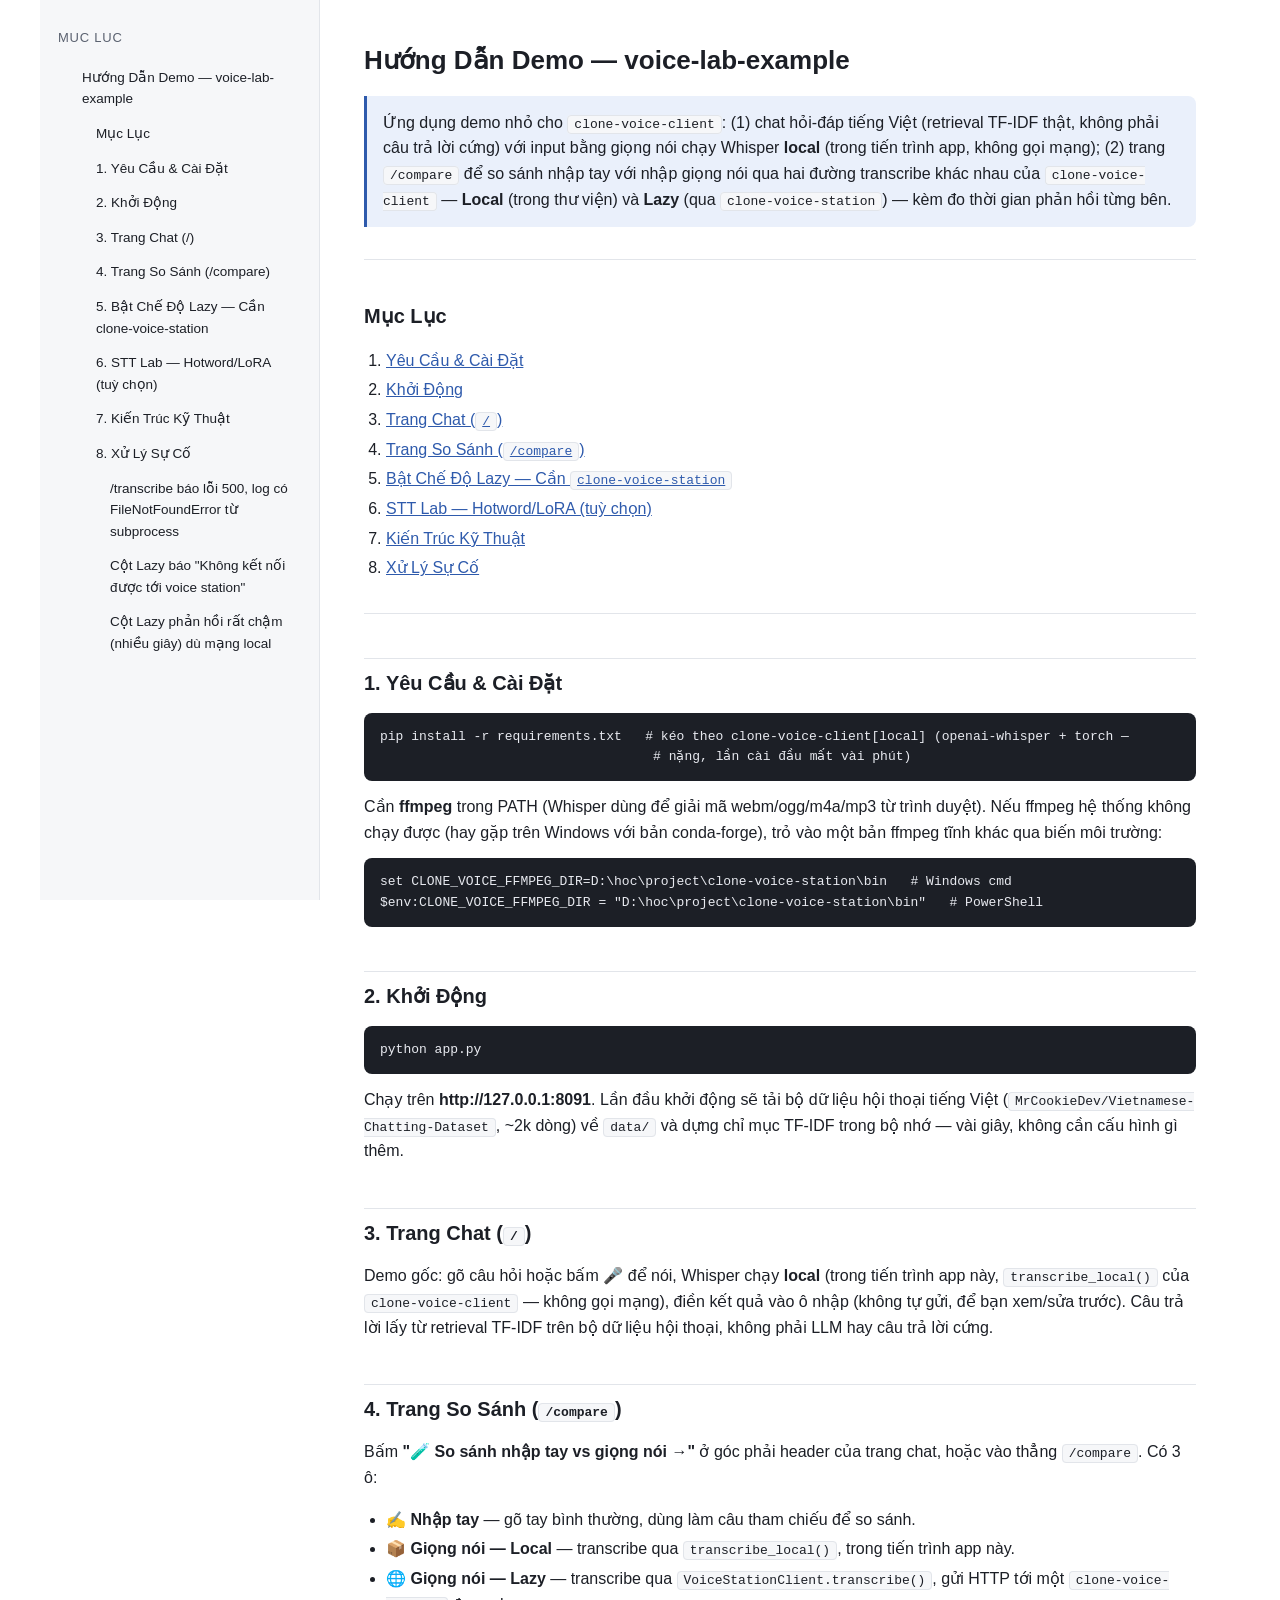
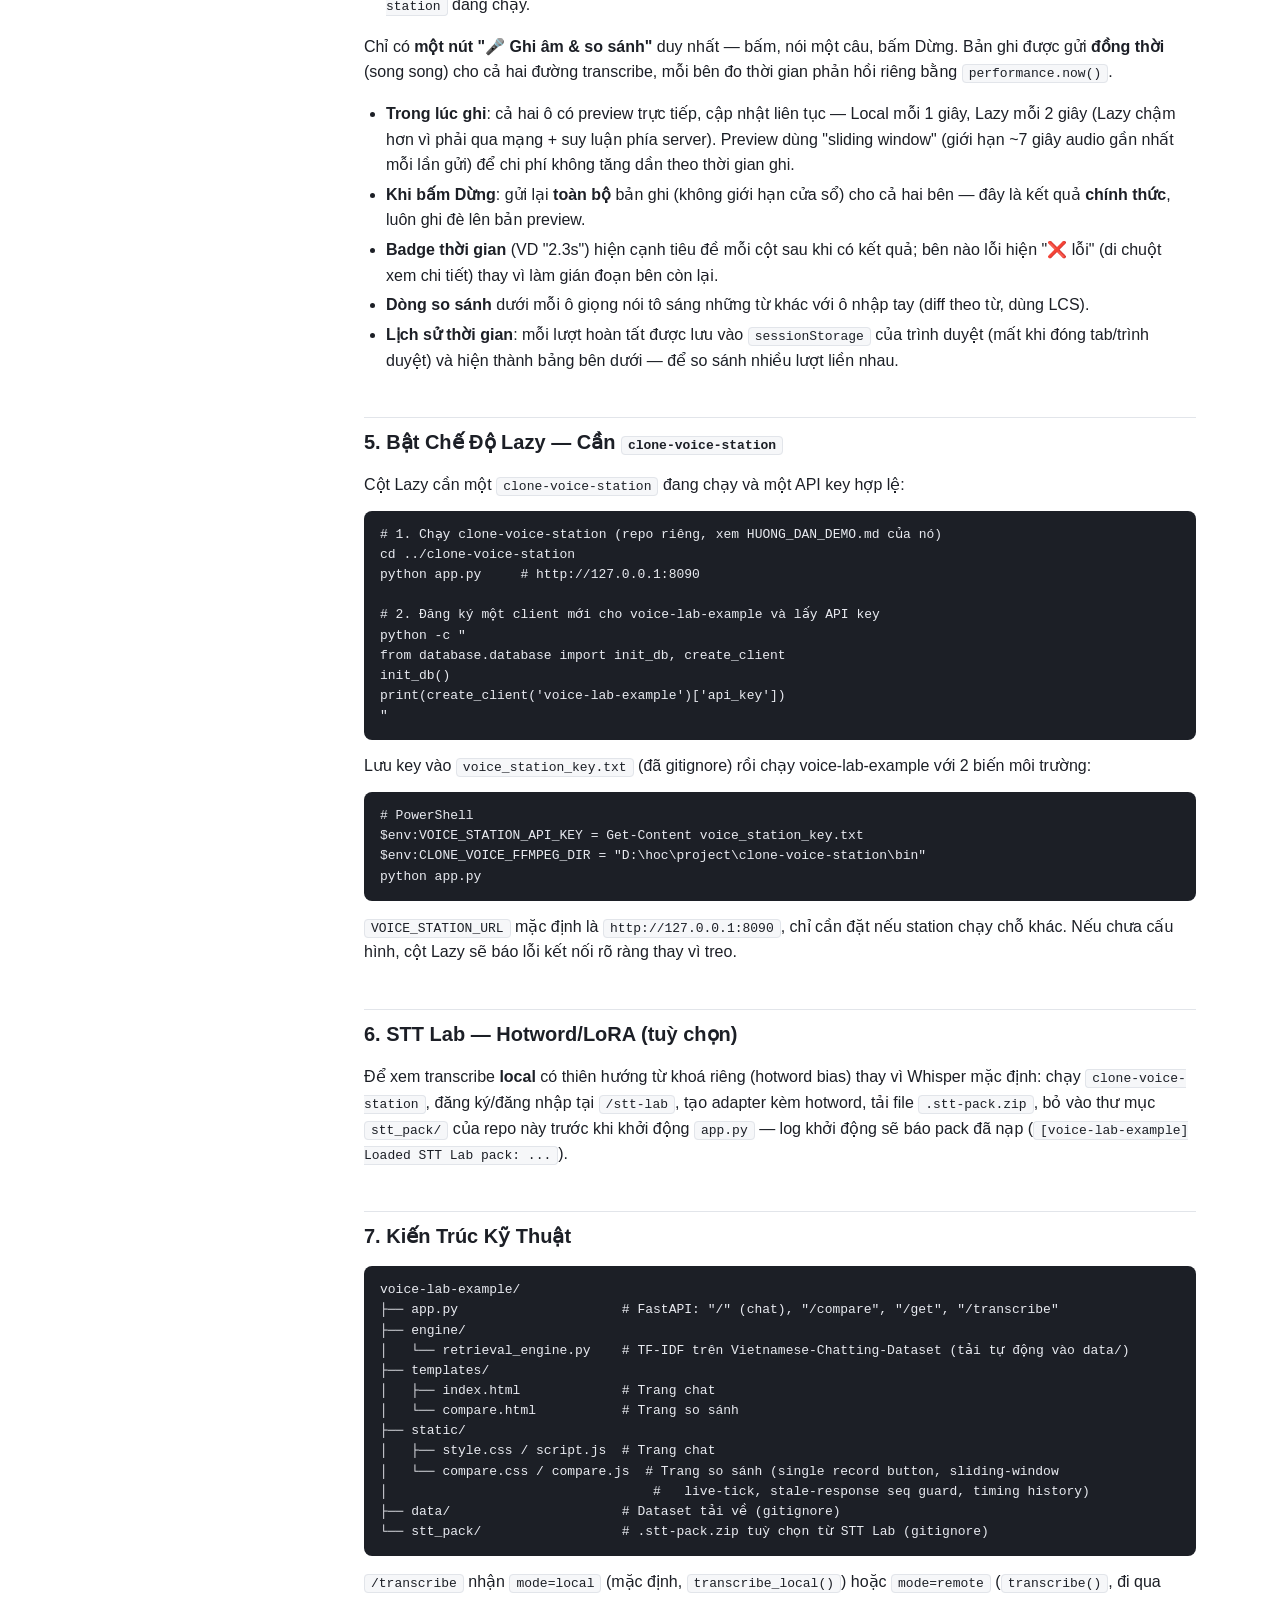
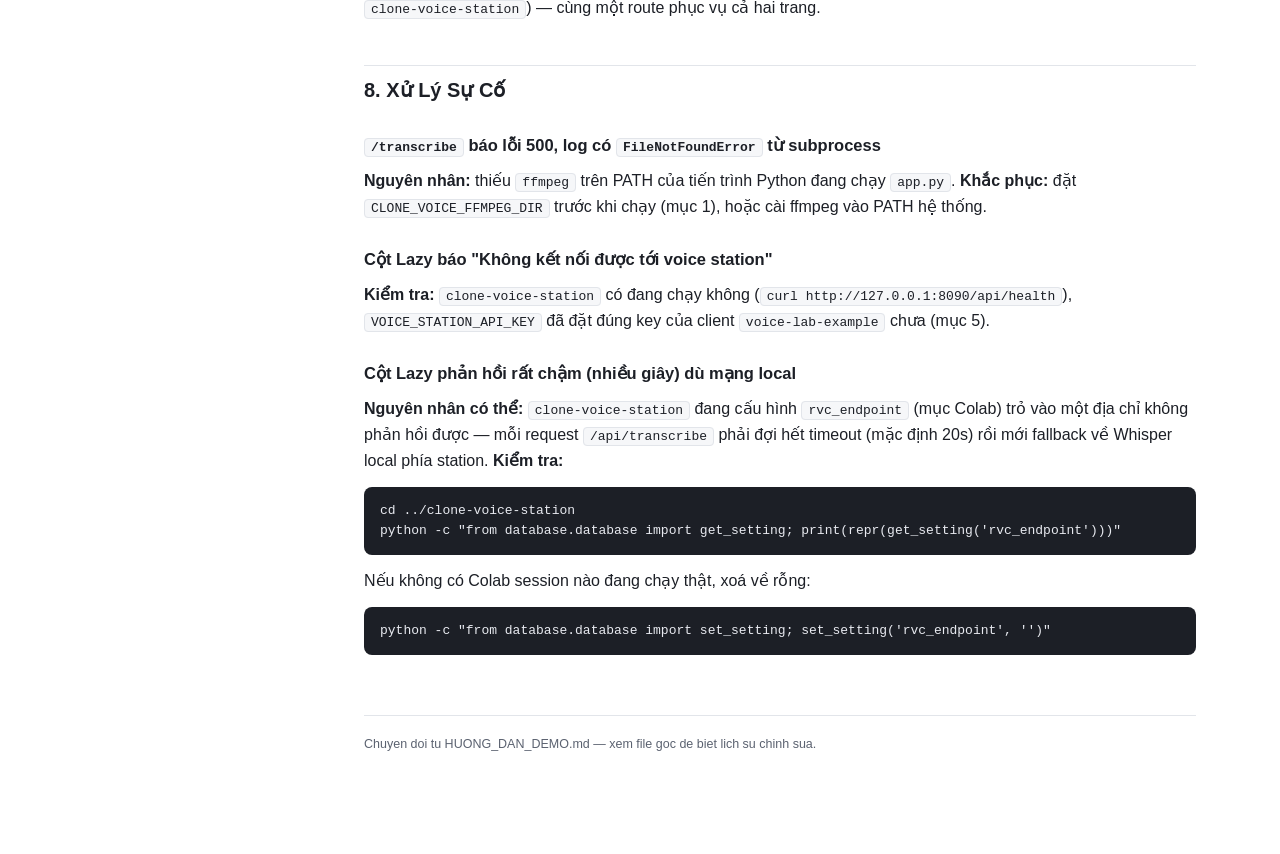
==== HUONG_DAN_DEMO.html @ 5a90990f "Add HTML version of the demo guide and a terminal.txt run/ngrok reference HUONG_DAN_DEMO.html is con" ====
<!DOCTYPE html>
<html lang="vi">
<head>
<meta charset="UTF-8">
<meta name="viewport" content="width=device-width, initial-scale=1.0">
<title>Huong Dan Demo - voice-lab-example</title>
<style>
  :root {
    --bg: #ffffff; --bg-alt: #f6f7f9; --text: #1c1f26; --text-dim: #5b6270;
    --border: #e2e5ea; --accent: #2e5aac; --accent-soft: #eaf0fb;
    --code-bg: #1c1f26; --code-text: #e8eaf0;
  }
  @media (prefers-color-scheme: dark) {
    :root {
      --bg: #14161a; --bg-alt: #1b1e24; --text: #e7e9ee; --text-dim: #9aa1ae;
      --border: #2b2f38; --accent: #7fa6f5; --accent-soft: #1e2a42;
      --code-bg: #0d0f13; --code-text: #e8eaf0;
    }
  }
  * { box-sizing: border-box; }
  body { margin: 0; background: var(--bg); color: var(--text);
    font-family: "Segoe UI", -apple-system, BlinkMacSystemFont, sans-serif; line-height: 1.6; }
  .layout { display: grid; grid-template-columns: 280px minmax(0, 1fr); max-width: 1200px; margin: 0 auto; }
  @media (max-width: 860px) {
    .layout { grid-template-columns: 1fr; }
    nav.toc { position: static !important; border-right: none !important; border-bottom: 1px solid var(--border); }
  }
  nav.toc { position: sticky; top: 0; align-self: start; height: 100vh; overflow-y: auto;
    padding: 28px 18px; border-right: 1px solid var(--border); background: var(--bg-alt); }
  nav.toc .toclabel { font-size: 13px; text-transform: uppercase; letter-spacing: .06em; color: var(--text-dim); margin: 0 0 12px; }
  nav.toc ul { list-style: none; margin: 0; padding-left: 14px; }
  nav.toc > ul { padding-left: 0; }
  nav.toc li { margin: 1px 0; }
  nav.toc a { display: block; padding: 6px 10px; border-radius: 6px; color: var(--text);
    text-decoration: none; font-size: 13.5px; }
  nav.toc a:hover { background: var(--accent-soft); color: var(--accent); }
  main { padding: 40px 44px 100px; min-width: 0; }
  main > .subtitle { color: var(--text-dim); margin: -4px 0 32px; font-size: 15px; }
  h1 { font-size: 26px; margin: 0 0 6px; }
  h2 { font-size: 20px; margin: 44px 0 14px; padding-top: 8px; border-top: 1px solid var(--border); }
  main > h2:first-of-type { border-top: none; margin-top: 0; }
  h3 { font-size: 16.5px; margin: 26px 0 8px; }
  h4 { font-size: 14.5px; margin: 18px 0 6px; color: var(--text-dim); }
  p { margin: 10px 0; }
  a { color: var(--accent); }
  code { background: var(--bg-alt); border: 1px solid var(--border); padding: 1px 6px;
    border-radius: 4px; font-size: 13px; font-family: "Cascadia Code", Consolas, "Courier New", monospace; }
  pre { background: var(--code-bg); color: var(--code-text); padding: 14px 16px; border-radius: 8px;
    overflow-x: auto; font-size: 13px; line-height: 1.55;
    font-family: "Cascadia Code", Consolas, "Courier New", monospace; }
  pre code { background: none; border: none; padding: 0; color: inherit; }
  ul, ol { padding-left: 22px; }
  li { margin: 4px 0; }
  table { border-collapse: collapse; width: 100%; margin: 12px 0 20px; font-size: 13.5px; display: block; overflow-x: auto; }
  th, td { border: 1px solid var(--border); padding: 8px 10px; text-align: left; vertical-align: top; }
  th { background: var(--bg-alt); }
  blockquote { margin: 14px 0; padding: 10px 16px; border-left: 3px solid var(--accent);
    background: var(--accent-soft); border-radius: 0 8px 8px 0; }
  blockquote p { margin: 4px 0; }
  hr { border: none; border-top: 1px solid var(--border); margin: 32px 0; }
  img { max-width: 100%; border-radius: 8px; border: 1px solid var(--border); }
  footer { margin-top: 60px; padding-top: 18px; border-top: 1px solid var(--border);
    color: var(--text-dim); font-size: 12.5px; }
</style>
</head>
<body>
<div class="layout">
  <nav class="toc">
    <p class="toclabel">Muc luc</p>
    <div class="toc">
<ul>
<li><a href="#huong-dan-demo-voice-lab-example">Hướng Dẫn Demo — voice-lab-example</a><ul>
<li><a href="#muc-luc">Mục Lục</a></li>
<li><a href="#1-yeu-cau-cai-at">1. Yêu Cầu &amp; Cài Đặt</a></li>
<li><a href="#2-khoi-ong">2. Khởi Động</a></li>
<li><a href="#3-trang-chat">3. Trang Chat (/)</a></li>
<li><a href="#4-trang-so-sanh-compare">4. Trang So Sánh (/compare)</a></li>
<li><a href="#5-bat-che-o-lazy-can-clone-voice-station">5. Bật Chế Độ Lazy — Cần clone-voice-station</a></li>
<li><a href="#6-stt-lab-hotwordlora-tuy-chon">6. STT Lab — Hotword/LoRA (tuỳ chọn)</a></li>
<li><a href="#7-kien-truc-ky-thuat">7. Kiến Trúc Kỹ Thuật</a></li>
<li><a href="#8-xu-ly-su-co">8. Xử Lý Sự Cố</a><ul>
<li><a href="#transcribe-bao-loi-500-log-co-filenotfounderror-tu-subprocess">/transcribe báo lỗi 500, log có FileNotFoundError từ subprocess</a></li>
<li><a href="#cot-lazy-bao-khong-ket-noi-uoc-toi-voice-station">Cột Lazy báo "Không kết nối được tới voice station"</a></li>
<li><a href="#cot-lazy-phan-hoi-rat-cham-nhieu-giay-du-mang-local">Cột Lazy phản hồi rất chậm (nhiều giây) dù mạng local</a></li>
</ul>
</li>
</ul>
</li>
</ul>
</div>

  </nav>
  <main>
    <h1 id="huong-dan-demo-voice-lab-example">Hướng Dẫn Demo — voice-lab-example</h1>
<blockquote>
<p>Ứng dụng demo nhỏ cho <code>clone-voice-client</code>: (1) chat hỏi-đáp tiếng Việt (retrieval TF-IDF thật, không phải câu trả lời cứng) với input bằng giọng nói chạy Whisper <strong>local</strong> (trong tiến trình app, không gọi mạng); (2) trang <code>/compare</code> để so sánh nhập tay với nhập giọng nói qua hai đường transcribe khác nhau của <code>clone-voice-client</code> — <strong>Local</strong> (trong thư viện) và <strong>Lazy</strong> (qua <code>clone-voice-station</code>) — kèm đo thời gian phản hồi từng bên.</p>
</blockquote>
<hr />
<h2 id="muc-luc">Mục Lục</h2>
<ol>
<li><a href="#1-yêu-cầu--cài-đặt">Yêu Cầu &amp; Cài Đặt</a></li>
<li><a href="#2-khởi-động">Khởi Động</a></li>
<li><a href="#3-trang-chat-">Trang Chat (<code>/</code>)</a></li>
<li><a href="#4-trang-so-sánh-compare">Trang So Sánh (<code>/compare</code>)</a></li>
<li><a href="#5-bật-chế-độ-lazy--cần-clone-voice-station">Bật Chế Độ Lazy — Cần <code>clone-voice-station</code></a></li>
<li><a href="#6-stt-lab--hotwordlora-tuỳ-chọn">STT Lab — Hotword/LoRA (tuỳ chọn)</a></li>
<li><a href="#7-kiến-trúc-kỹ-thuật">Kiến Trúc Kỹ Thuật</a></li>
<li><a href="#8-xử-lý-sự-cố">Xử Lý Sự Cố</a></li>
</ol>
<hr />
<h2 id="1-yeu-cau-cai-at">1. Yêu Cầu &amp; Cài Đặt</h2>
<pre><code class="language-bash">pip install -r requirements.txt   # kéo theo clone-voice-client[local] (openai-whisper + torch —
                                   # nặng, lần cài đầu mất vài phút)
</code></pre>
<p>Cần <strong>ffmpeg</strong> trong PATH (Whisper dùng để giải mã webm/ogg/m4a/mp3 từ trình duyệt). Nếu ffmpeg hệ thống không chạy được (hay gặp trên Windows với bản conda-forge), trỏ vào một bản ffmpeg tĩnh khác qua biến môi trường:</p>
<pre><code class="language-bash">set CLONE_VOICE_FFMPEG_DIR=D:\hoc\project\clone-voice-station\bin   # Windows cmd
$env:CLONE_VOICE_FFMPEG_DIR = &quot;D:\hoc\project\clone-voice-station\bin&quot;   # PowerShell
</code></pre>
<h2 id="2-khoi-ong">2. Khởi Động</h2>
<pre><code class="language-bash">python app.py
</code></pre>
<p>Chạy trên <strong>http://127.0.0.1:8091</strong>. Lần đầu khởi động sẽ tải bộ dữ liệu hội thoại tiếng Việt (<code>MrCookieDev/Vietnamese-Chatting-Dataset</code>, ~2k dòng) về <code>data/</code> và dựng chỉ mục TF-IDF trong bộ nhớ — vài giây, không cần cấu hình gì thêm.</p>
<h2 id="3-trang-chat">3. Trang Chat (<code>/</code>)</h2>
<p>Demo gốc: gõ câu hỏi hoặc bấm 🎤 để nói, Whisper chạy <strong>local</strong> (trong tiến trình app này, <code>transcribe_local()</code> của <code>clone-voice-client</code> — không gọi mạng), điền kết quả vào ô nhập (không tự gửi, để bạn xem/sửa trước). Câu trả lời lấy từ retrieval TF-IDF trên bộ dữ liệu hội thoại, không phải LLM hay câu trả lời cứng.</p>
<h2 id="4-trang-so-sanh-compare">4. Trang So Sánh (<code>/compare</code>)</h2>
<p>Bấm <strong>"🧪 So sánh nhập tay vs giọng nói →"</strong> ở góc phải header của trang chat, hoặc vào thẳng <code>/compare</code>. Có 3 ô:</p>
<ul>
<li><strong>✍️ Nhập tay</strong> — gõ tay bình thường, dùng làm câu tham chiếu để so sánh.</li>
<li><strong>📦 Giọng nói — Local</strong> — transcribe qua <code>transcribe_local()</code>, trong tiến trình app này.</li>
<li><strong>🌐 Giọng nói — Lazy</strong> — transcribe qua <code>VoiceStationClient.transcribe()</code>, gửi HTTP tới một <code>clone-voice-station</code> đang chạy.</li>
</ul>
<p>Chỉ có <strong>một nút "🎤 Ghi âm &amp; so sánh"</strong> duy nhất — bấm, nói một câu, bấm Dừng. Bản ghi được gửi <strong>đồng thời</strong> (song song) cho cả hai đường transcribe, mỗi bên đo thời gian phản hồi riêng bằng <code>performance.now()</code>.</p>
<ul>
<li><strong>Trong lúc ghi</strong>: cả hai ô có preview trực tiếp, cập nhật liên tục — Local mỗi 1 giây, Lazy mỗi 2 giây (Lazy chậm hơn vì phải qua mạng + suy luận phía server). Preview dùng "sliding window" (giới hạn ~7 giây audio gần nhất mỗi lần gửi) để chi phí không tăng dần theo thời gian ghi.</li>
<li><strong>Khi bấm Dừng</strong>: gửi lại <strong>toàn bộ</strong> bản ghi (không giới hạn cửa sổ) cho cả hai bên — đây là kết quả <strong>chính thức</strong>, luôn ghi đè lên bản preview.</li>
<li><strong>Badge thời gian</strong> (VD "2.3s") hiện cạnh tiêu đề mỗi cột sau khi có kết quả; bên nào lỗi hiện "❌ lỗi" (di chuột xem chi tiết) thay vì làm gián đoạn bên còn lại.</li>
<li><strong>Dòng so sánh</strong> dưới mỗi ô giọng nói tô sáng những từ khác với ô nhập tay (diff theo từ, dùng LCS).</li>
<li><strong>Lịch sử thời gian</strong>: mỗi lượt hoàn tất được lưu vào <code>sessionStorage</code> của trình duyệt (mất khi đóng tab/trình duyệt) và hiện thành bảng bên dưới — để so sánh nhiều lượt liền nhau.</li>
</ul>
<h2 id="5-bat-che-o-lazy-can-clone-voice-station">5. Bật Chế Độ Lazy — Cần <code>clone-voice-station</code></h2>
<p>Cột Lazy cần một <code>clone-voice-station</code> đang chạy và một API key hợp lệ:</p>
<pre><code class="language-bash"># 1. Chạy clone-voice-station (repo riêng, xem HUONG_DAN_DEMO.md của nó)
cd ../clone-voice-station
python app.py     # http://127.0.0.1:8090

# 2. Đăng ký một client mới cho voice-lab-example và lấy API key
python -c &quot;
from database.database import init_db, create_client
init_db()
print(create_client('voice-lab-example')['api_key'])
&quot;
</code></pre>
<p>Lưu key vào <code>voice_station_key.txt</code> (đã gitignore) rồi chạy voice-lab-example với 2 biến môi trường:</p>
<pre><code class="language-bash"># PowerShell
$env:VOICE_STATION_API_KEY = Get-Content voice_station_key.txt
$env:CLONE_VOICE_FFMPEG_DIR = &quot;D:\hoc\project\clone-voice-station\bin&quot;
python app.py
</code></pre>
<p><code>VOICE_STATION_URL</code> mặc định là <code>http://127.0.0.1:8090</code>, chỉ cần đặt nếu station chạy chỗ khác. Nếu chưa cấu hình, cột Lazy sẽ báo lỗi kết nối rõ ràng thay vì treo.</p>
<h2 id="6-stt-lab-hotwordlora-tuy-chon">6. STT Lab — Hotword/LoRA (tuỳ chọn)</h2>
<p>Để xem transcribe <strong>local</strong> có thiên hướng từ khoá riêng (hotword bias) thay vì Whisper mặc định: chạy <code>clone-voice-station</code>, đăng ký/đăng nhập tại <code>/stt-lab</code>, tạo adapter kèm hotword, tải file <code>.stt-pack.zip</code>, bỏ vào thư mục <code>stt_pack/</code> của repo này trước khi khởi động <code>app.py</code> — log khởi động sẽ báo pack đã nạp (<code>[voice-lab-example] Loaded STT Lab pack: ...</code>).</p>
<h2 id="7-kien-truc-ky-thuat">7. Kiến Trúc Kỹ Thuật</h2>
<pre><code>voice-lab-example/
├── app.py                     # FastAPI: &quot;/&quot; (chat), &quot;/compare&quot;, &quot;/get&quot;, &quot;/transcribe&quot;
├── engine/
│   └── retrieval_engine.py    # TF-IDF trên Vietnamese-Chatting-Dataset (tải tự động vào data/)
├── templates/
│   ├── index.html             # Trang chat
│   └── compare.html           # Trang so sánh
├── static/
│   ├── style.css / script.js  # Trang chat
│   └── compare.css / compare.js  # Trang so sánh (single record button, sliding-window
│                                  #   live-tick, stale-response seq guard, timing history)
├── data/                      # Dataset tải về (gitignore)
└── stt_pack/                  # .stt-pack.zip tuỳ chọn từ STT Lab (gitignore)
</code></pre>
<p><code>/transcribe</code> nhận <code>mode=local</code> (mặc định, <code>transcribe_local()</code>) hoặc <code>mode=remote</code> (<code>transcribe()</code>, đi qua <code>clone-voice-station</code>) — cùng một route phục vụ cả hai trang.</p>
<h2 id="8-xu-ly-su-co">8. Xử Lý Sự Cố</h2>
<h3 id="transcribe-bao-loi-500-log-co-filenotfounderror-tu-subprocess"><code>/transcribe</code> báo lỗi 500, log có <code>FileNotFoundError</code> từ subprocess</h3>
<p><strong>Nguyên nhân:</strong> thiếu <code>ffmpeg</code> trên PATH của tiến trình Python đang chạy <code>app.py</code>. <strong>Khắc phục:</strong> đặt <code>CLONE_VOICE_FFMPEG_DIR</code> trước khi chạy (mục 1), hoặc cài ffmpeg vào PATH hệ thống.</p>
<h3 id="cot-lazy-bao-khong-ket-noi-uoc-toi-voice-station">Cột Lazy báo "Không kết nối được tới voice station"</h3>
<p><strong>Kiểm tra:</strong> <code>clone-voice-station</code> có đang chạy không (<code>curl http://127.0.0.1:8090/api/health</code>), <code>VOICE_STATION_API_KEY</code> đã đặt đúng key của client <code>voice-lab-example</code> chưa (mục 5).</p>
<h3 id="cot-lazy-phan-hoi-rat-cham-nhieu-giay-du-mang-local">Cột Lazy phản hồi rất chậm (nhiều giây) dù mạng local</h3>
<p><strong>Nguyên nhân có thể:</strong> <code>clone-voice-station</code> đang cấu hình <code>rvc_endpoint</code> (mục Colab) trỏ vào một địa chỉ không phản hồi được — mỗi request <code>/api/transcribe</code> phải đợi hết timeout (mặc định 20s) rồi mới fallback về Whisper local phía station. <strong>Kiểm tra:</strong></p>
<pre><code class="language-bash">cd ../clone-voice-station
python -c &quot;from database.database import get_setting; print(repr(get_setting('rvc_endpoint')))&quot;
</code></pre>
<p>Nếu không có Colab session nào đang chạy thật, xoá về rỗng:</p>
<pre><code class="language-bash">python -c &quot;from database.database import set_setting; set_setting('rvc_endpoint', '')&quot;
</code></pre>
    <footer>Chuyen doi tu HUONG_DAN_DEMO.md &mdash; xem file goc de biet lich su chinh sua.</footer>
  </main>
</div>
</body>
</html>
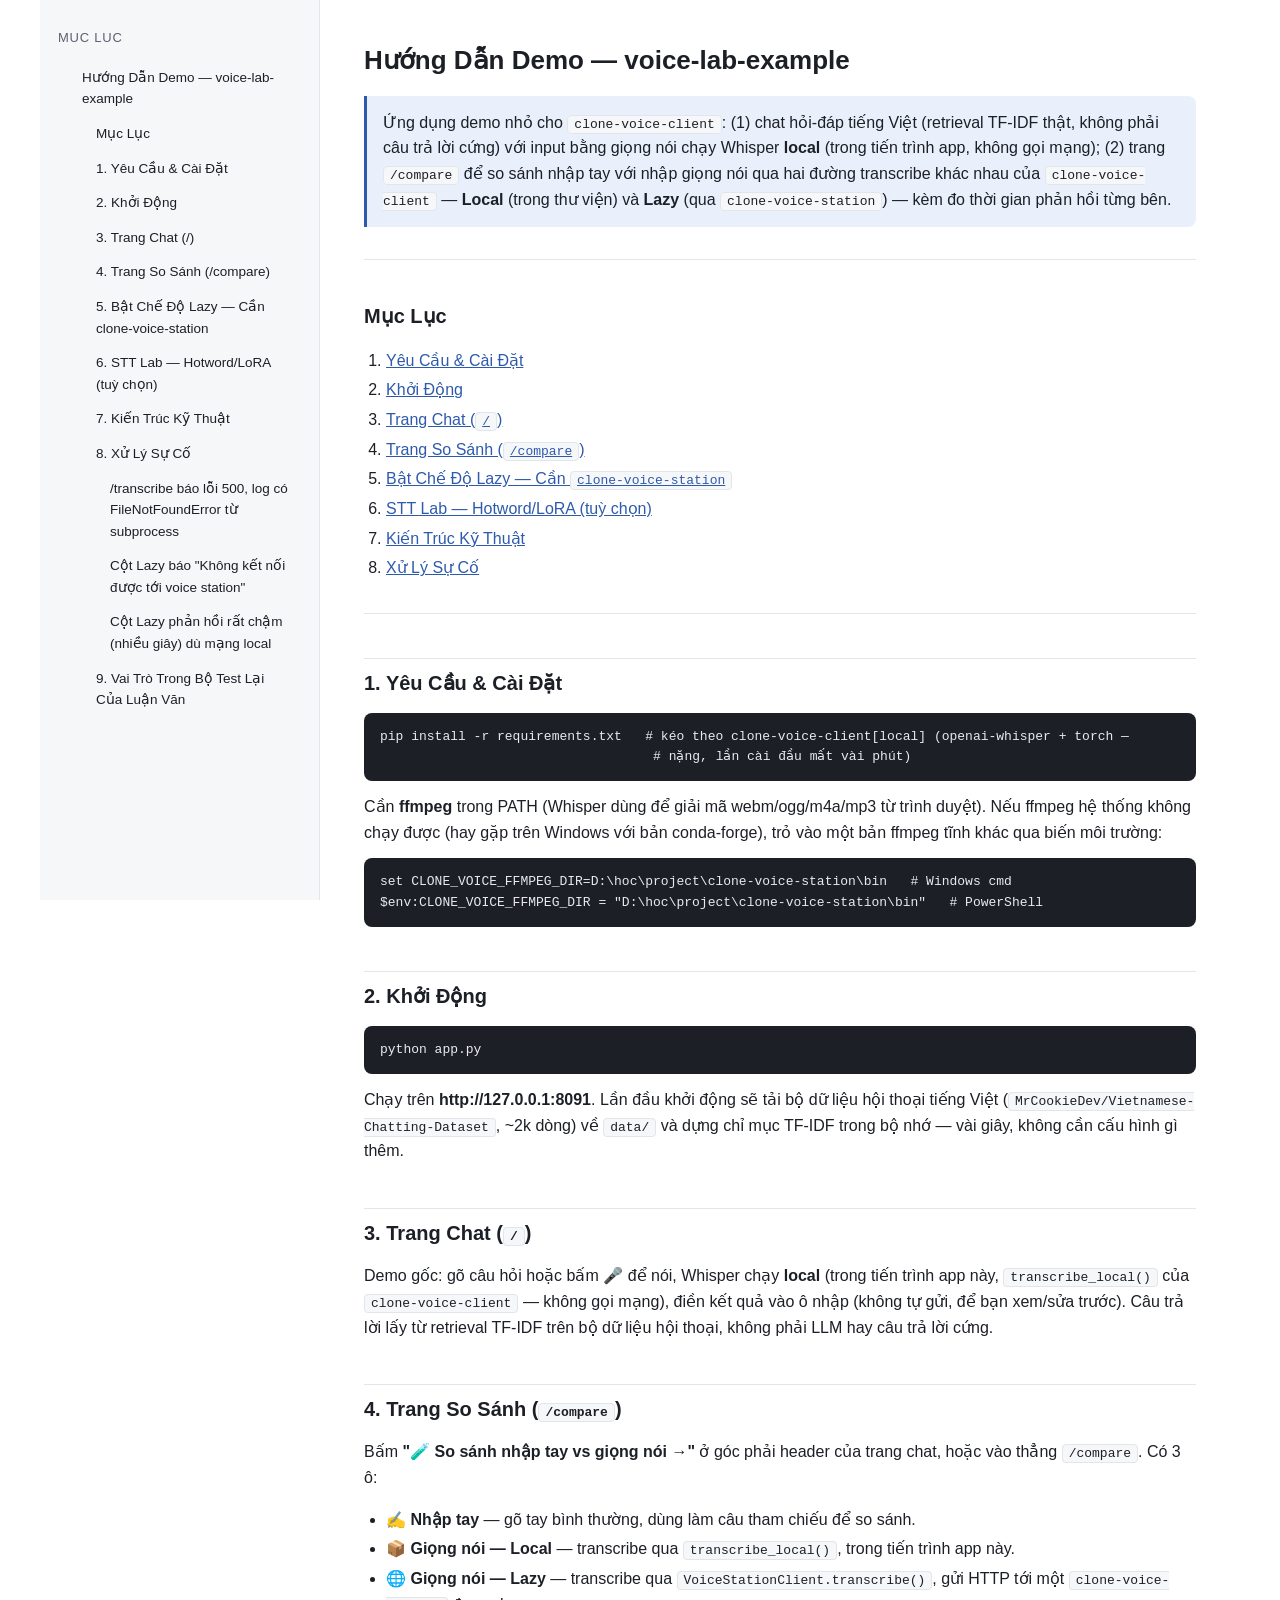
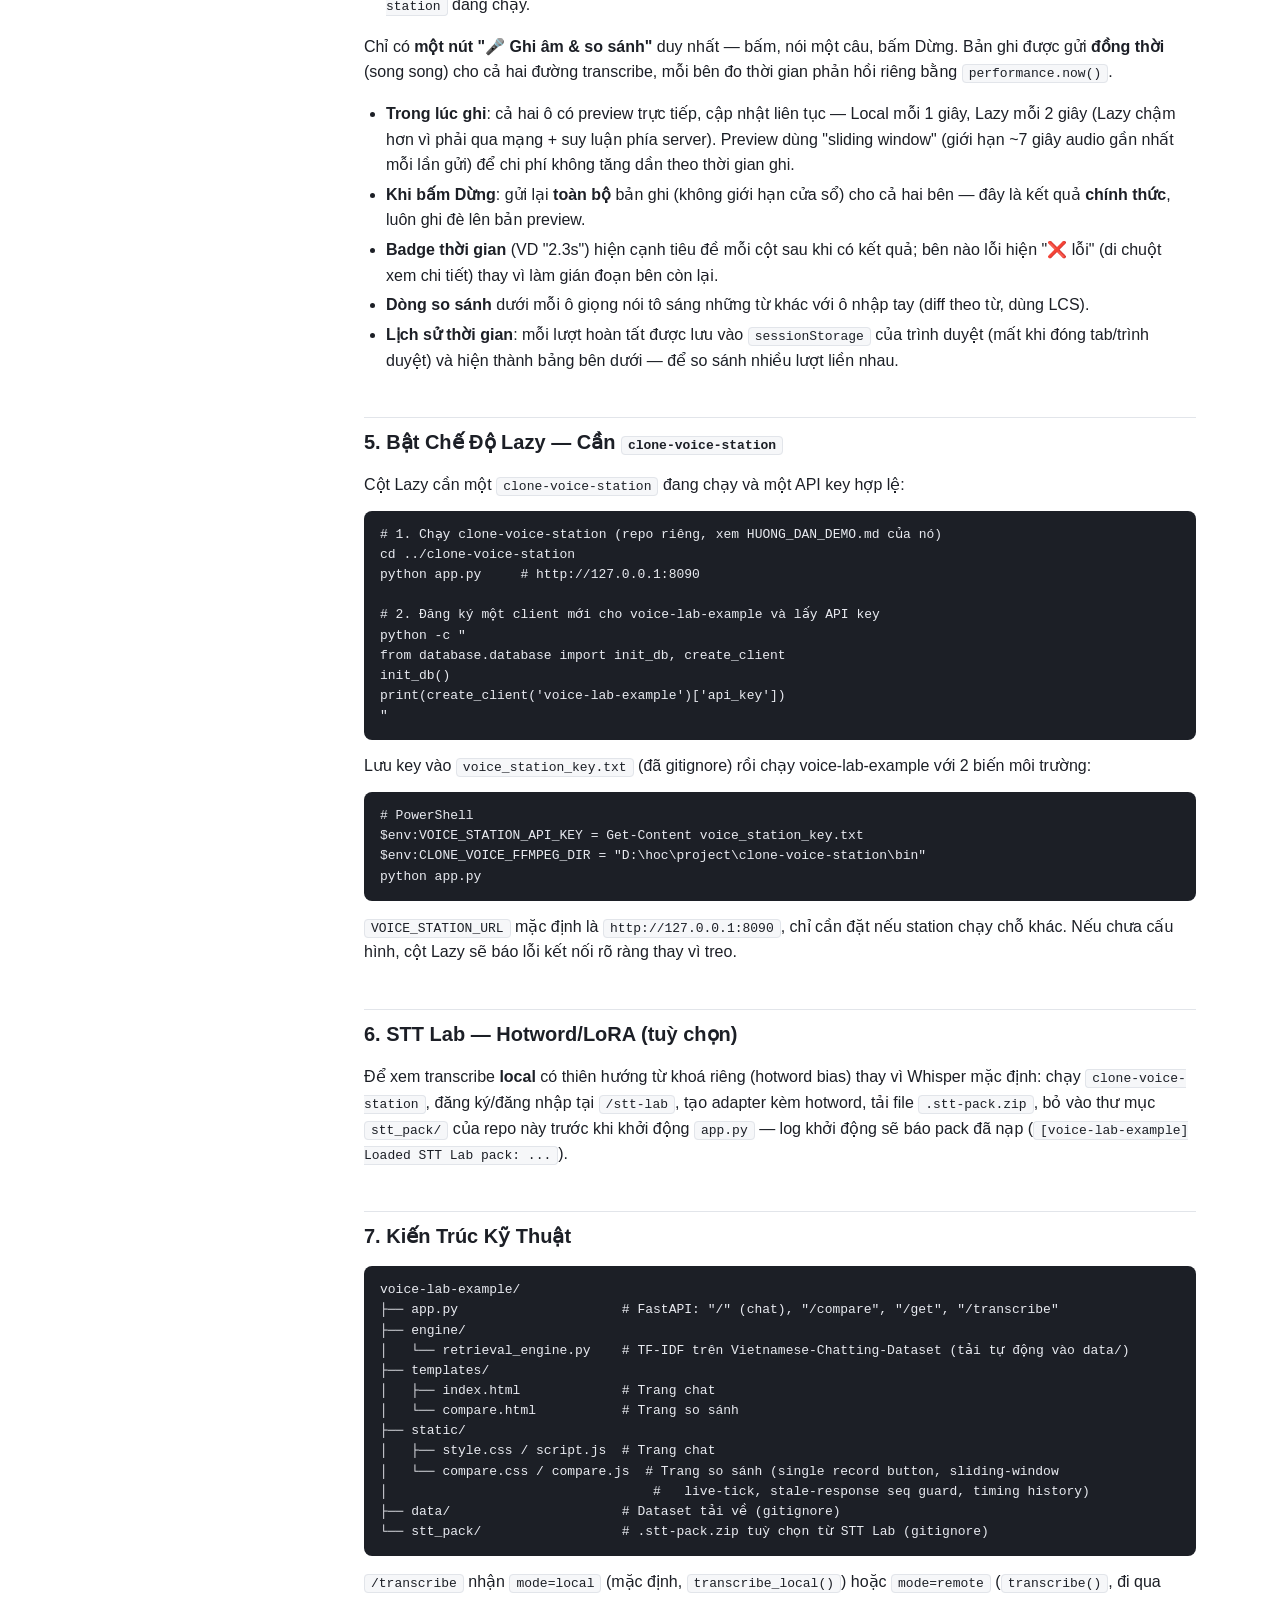
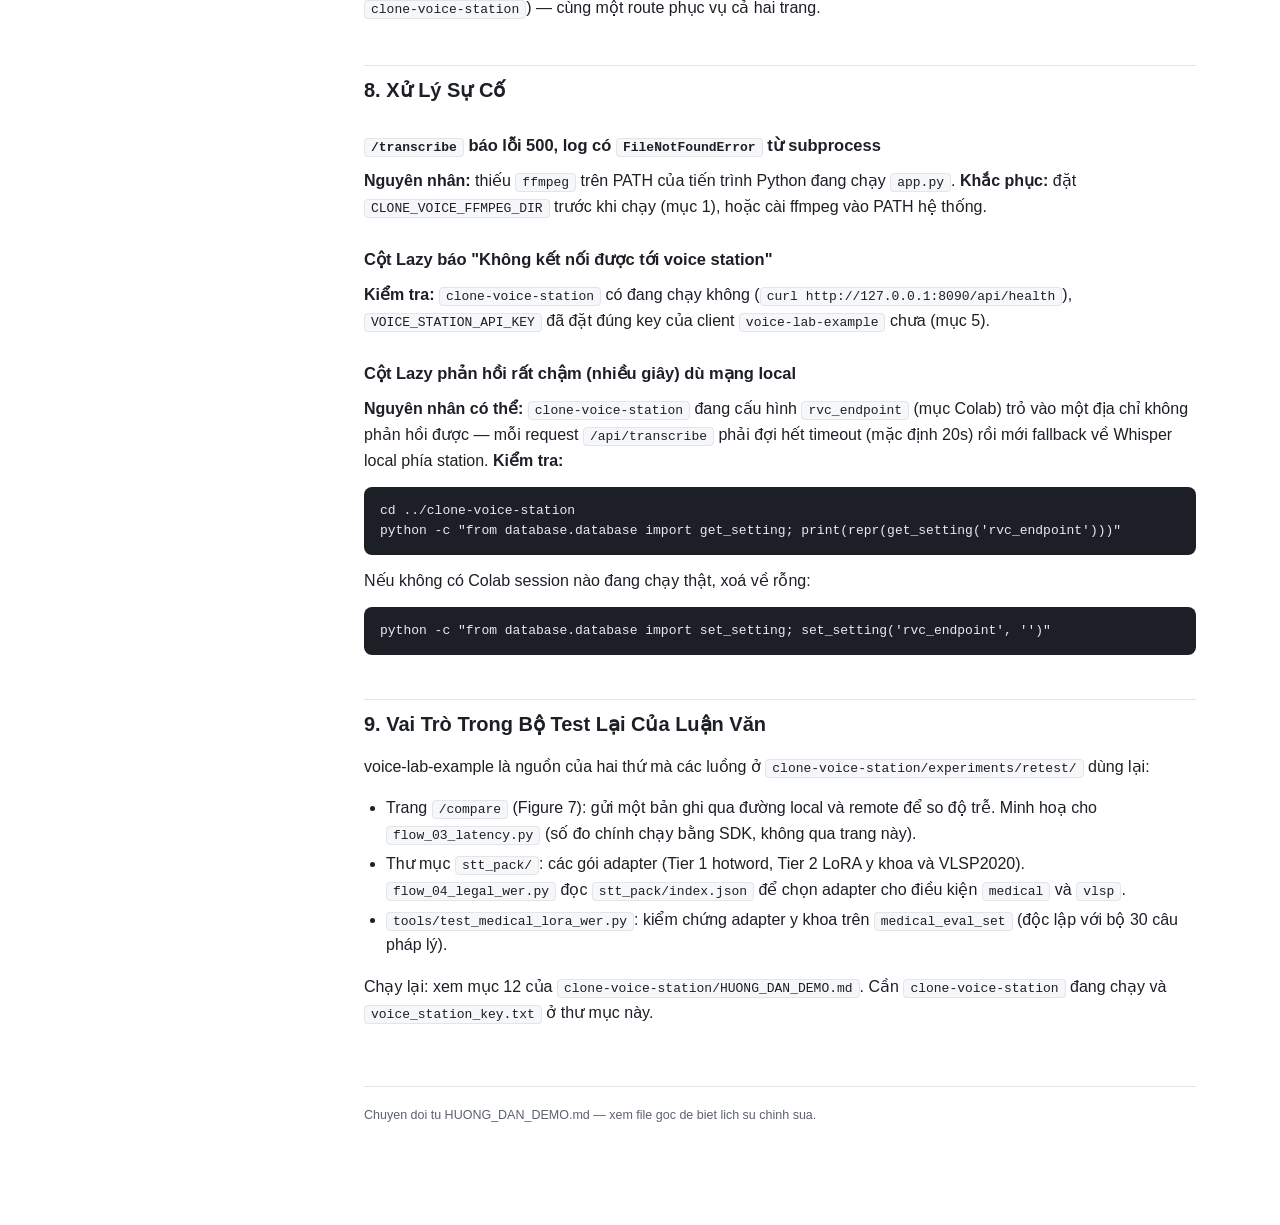
==== commit dc88070e: "Document role in thesis retest flows in HUONG_DAN_DEMO Co-Authored-By: Claude Sonnet 5.5 <noreply@an" ====
--- a/HUONG_DAN_DEMO.html
+++ b/HUONG_DAN_DEMO.html
@@ -84,6 +84,7 @@
 <li><a href="#cot-lazy-phan-hoi-rat-cham-nhieu-giay-du-mang-local">Cột Lazy phản hồi rất chậm (nhiều giây) dù mạng local</a></li>
 </ul>
 </li>
+<li><a href="#9-vai-tro-trong-bo-test-lai-cua-luan-van">9. Vai Trò Trong Bộ Test Lại Của Luận Văn</a></li>
 </ul>
 </li>
 </ul>
@@ -188,6 +189,14 @@
 <p>Nếu không có Colab session nào đang chạy thật, xoá về rỗng:</p>
 <pre><code class="language-bash">python -c &quot;from database.database import set_setting; set_setting('rvc_endpoint', '')&quot;
 </code></pre>
+<h2 id="9-vai-tro-trong-bo-test-lai-cua-luan-van">9. Vai Trò Trong Bộ Test Lại Của Luận Văn</h2>
+<p>voice-lab-example là nguồn của hai thứ mà các luồng ở <code>clone-voice-station/experiments/retest/</code> dùng lại:</p>
+<ul>
+<li>Trang <code>/compare</code> (Figure 7): gửi một bản ghi qua đường local và remote để so độ trễ. Minh hoạ cho <code>flow_03_latency.py</code> (số đo chính chạy bằng SDK, không qua trang này).</li>
+<li>Thư mục <code>stt_pack/</code>: các gói adapter (Tier 1 hotword, Tier 2 LoRA y khoa và VLSP2020). <code>flow_04_legal_wer.py</code> đọc <code>stt_pack/index.json</code> để chọn adapter cho điều kiện <code>medical</code> và <code>vlsp</code>.</li>
+<li><code>tools/test_medical_lora_wer.py</code>: kiểm chứng adapter y khoa trên <code>medical_eval_set</code> (độc lập với bộ 30 câu pháp lý).</li>
+</ul>
+<p>Chạy lại: xem mục 12 của <code>clone-voice-station/HUONG_DAN_DEMO.md</code>. Cần <code>clone-voice-station</code> đang chạy và <code>voice_station_key.txt</code> ở thư mục này.</p>
     <footer>Chuyen doi tu HUONG_DAN_DEMO.md &mdash; xem file goc de biet lich su chinh sua.</footer>
   </main>
 </div>
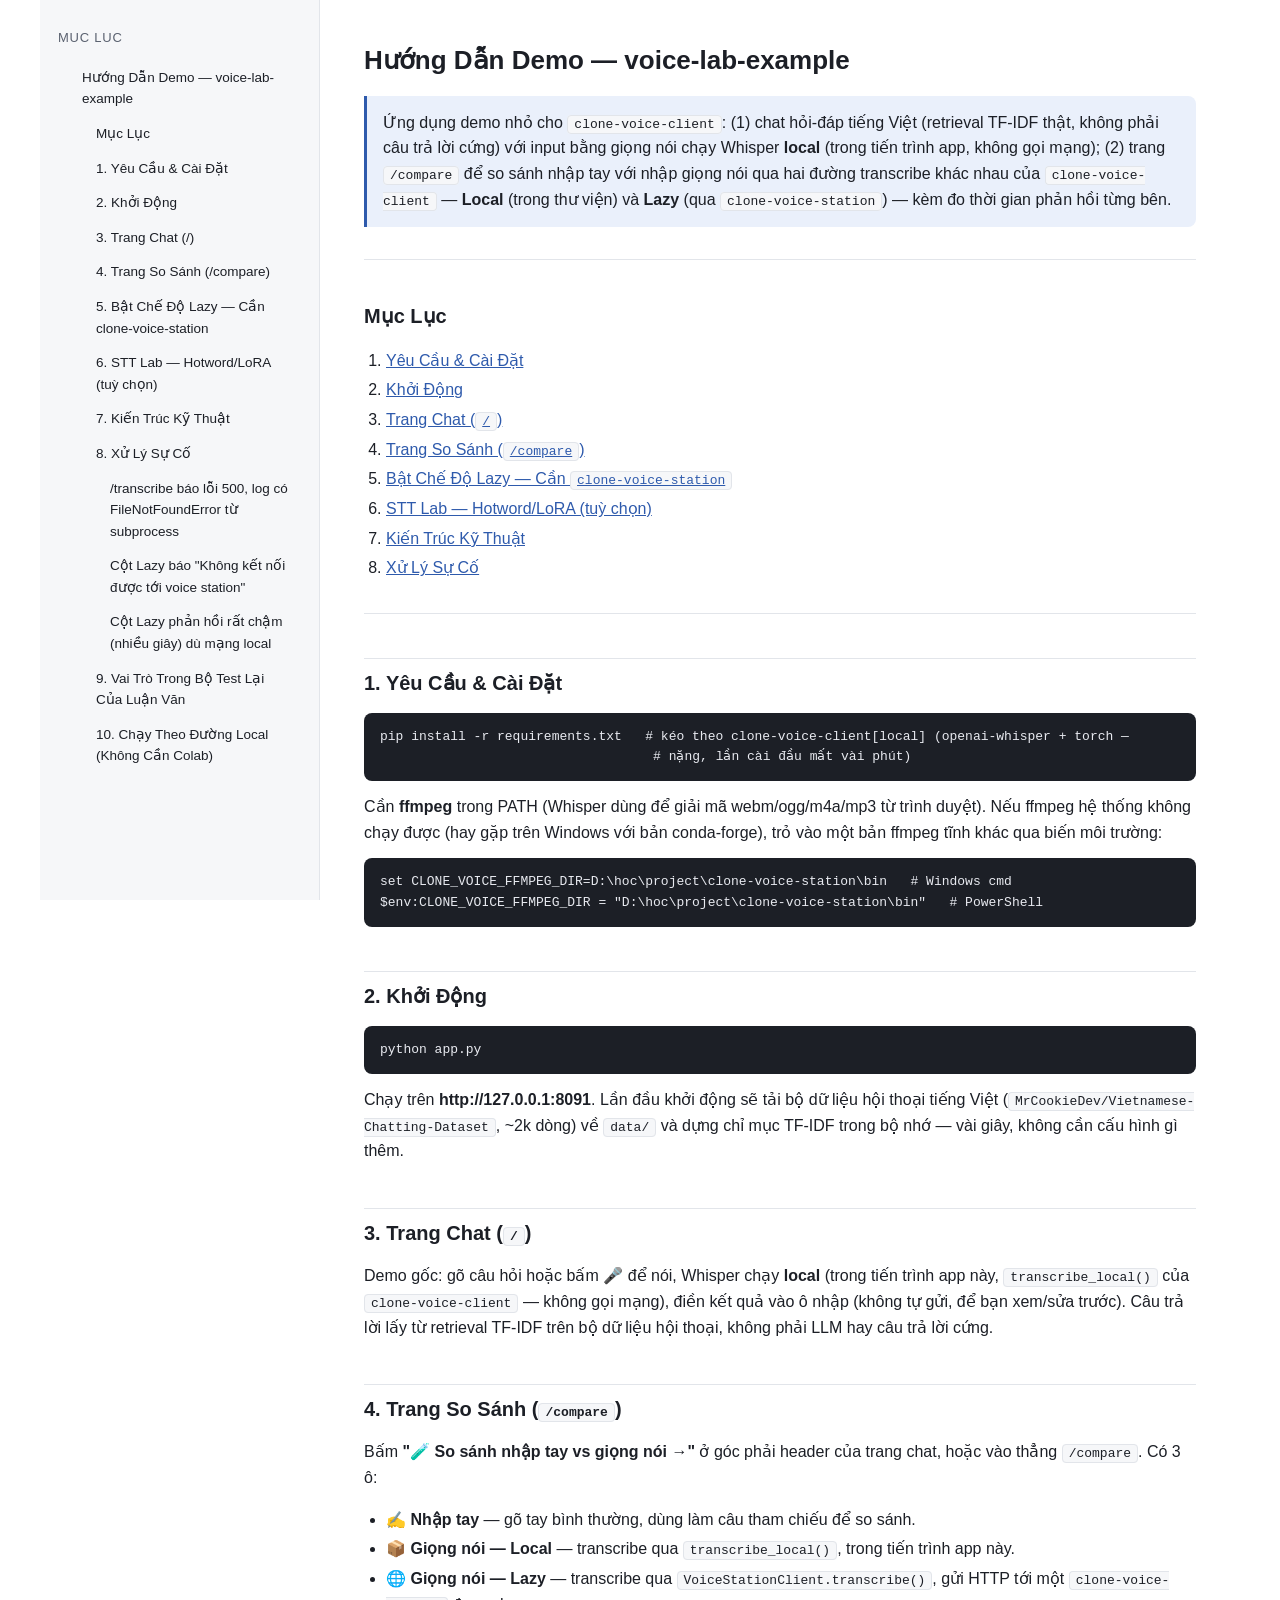
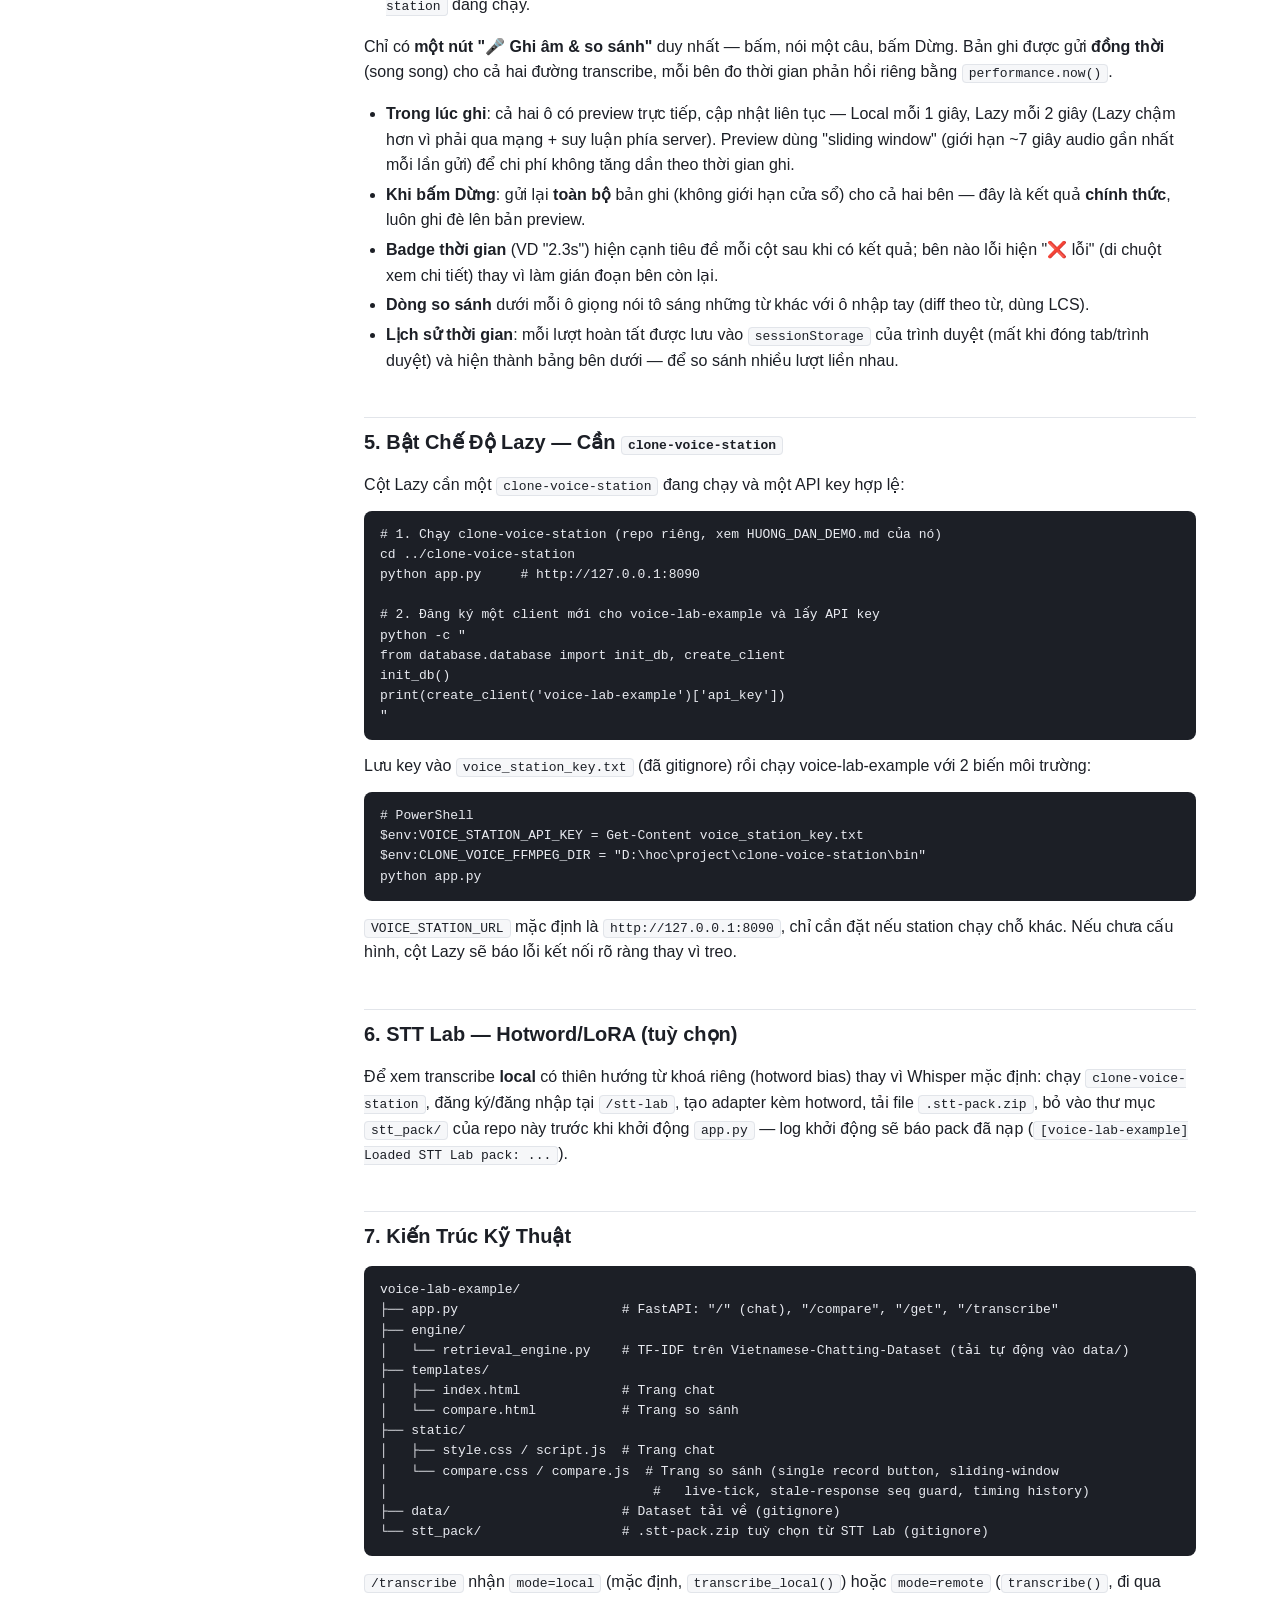
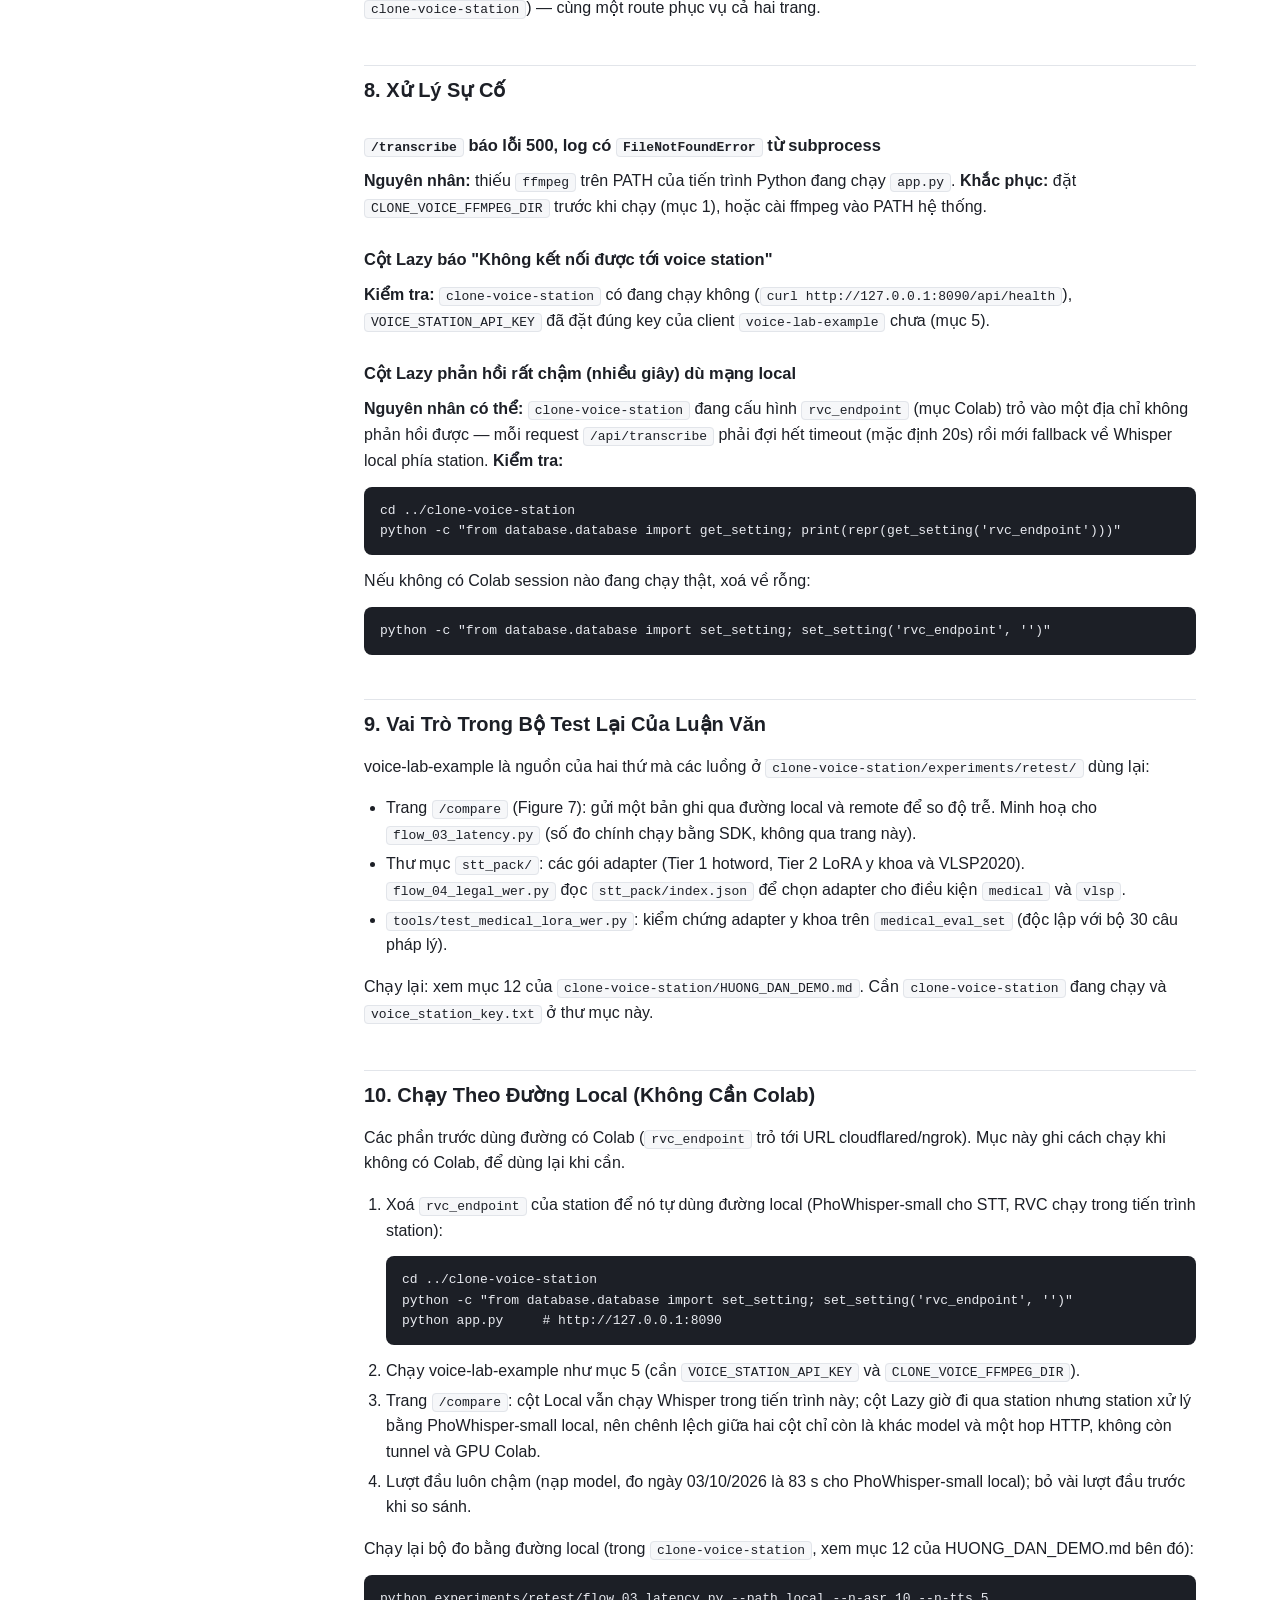
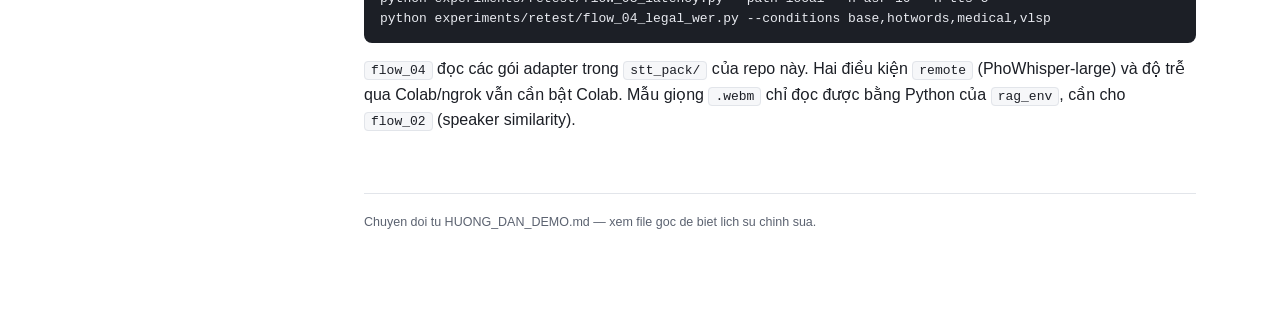
==== commit 3fde37ec: "Document running via the local path (no Colab) in HUONG_DAN_DEMO Co-Authored-By: Claude Sonnet 5.5 <" ====
--- a/HUONG_DAN_DEMO.html
+++ b/HUONG_DAN_DEMO.html
@@ -85,6 +85,7 @@
 </ul>
 </li>
 <li><a href="#9-vai-tro-trong-bo-test-lai-cua-luan-van">9. Vai Trò Trong Bộ Test Lại Của Luận Văn</a></li>
+<li><a href="#10-chay-theo-uong-local-khong-can-colab">10. Chạy Theo Đường Local (Không Cần Colab)</a></li>
 </ul>
 </li>
 </ul>
@@ -197,6 +198,23 @@
 <li><code>tools/test_medical_lora_wer.py</code>: kiểm chứng adapter y khoa trên <code>medical_eval_set</code> (độc lập với bộ 30 câu pháp lý).</li>
 </ul>
 <p>Chạy lại: xem mục 12 của <code>clone-voice-station/HUONG_DAN_DEMO.md</code>. Cần <code>clone-voice-station</code> đang chạy và <code>voice_station_key.txt</code> ở thư mục này.</p>
+<h2 id="10-chay-theo-uong-local-khong-can-colab">10. Chạy Theo Đường Local (Không Cần Colab)</h2>
+<p>Các phần trước dùng đường có Colab (<code>rvc_endpoint</code> trỏ tới URL cloudflared/ngrok). Mục này ghi cách chạy khi không có Colab, để dùng lại khi cần.</p>
+<ol>
+<li>Xoá <code>rvc_endpoint</code> của station để nó tự dùng đường local (PhoWhisper-small cho STT, RVC chạy trong tiến trình station):
+<pre><code class="language-bash">cd ../clone-voice-station
+python -c &quot;from database.database import set_setting; set_setting('rvc_endpoint', '')&quot;
+python app.py     # http://127.0.0.1:8090
+</code></pre></li>
+<li>Chạy voice-lab-example như mục 5 (cần <code>VOICE_STATION_API_KEY</code> và <code>CLONE_VOICE_FFMPEG_DIR</code>).</li>
+<li>Trang <code>/compare</code>: cột Local vẫn chạy Whisper trong tiến trình này; cột Lazy giờ đi qua station nhưng station xử lý bằng PhoWhisper-small local, nên chênh lệch giữa hai cột chỉ còn là khác model và một hop HTTP, không còn tunnel và GPU Colab.</li>
+<li>Lượt đầu luôn chậm (nạp model, đo ngày 03/10/2026 là 83 s cho PhoWhisper-small local); bỏ vài lượt đầu trước khi so sánh.</li>
+</ol>
+<p>Chạy lại bộ đo bằng đường local (trong <code>clone-voice-station</code>, xem mục 12 của HUONG_DAN_DEMO.md bên đó):</p>
+<pre><code class="language-bash">python experiments/retest/flow_03_latency.py --path local --n-asr 10 --n-tts 5
+python experiments/retest/flow_04_legal_wer.py --conditions base,hotwords,medical,vlsp
+</code></pre>
+<p><code>flow_04</code> đọc các gói adapter trong <code>stt_pack/</code> của repo này. Hai điều kiện <code>remote</code> (PhoWhisper-large) và độ trễ qua Colab/ngrok vẫn cần bật Colab. Mẫu giọng <code>.webm</code> chỉ đọc được bằng Python của <code>rag_env</code>, cần cho <code>flow_02</code> (speaker similarity).</p>
     <footer>Chuyen doi tu HUONG_DAN_DEMO.md &mdash; xem file goc de biet lich su chinh sua.</footer>
   </main>
 </div>
